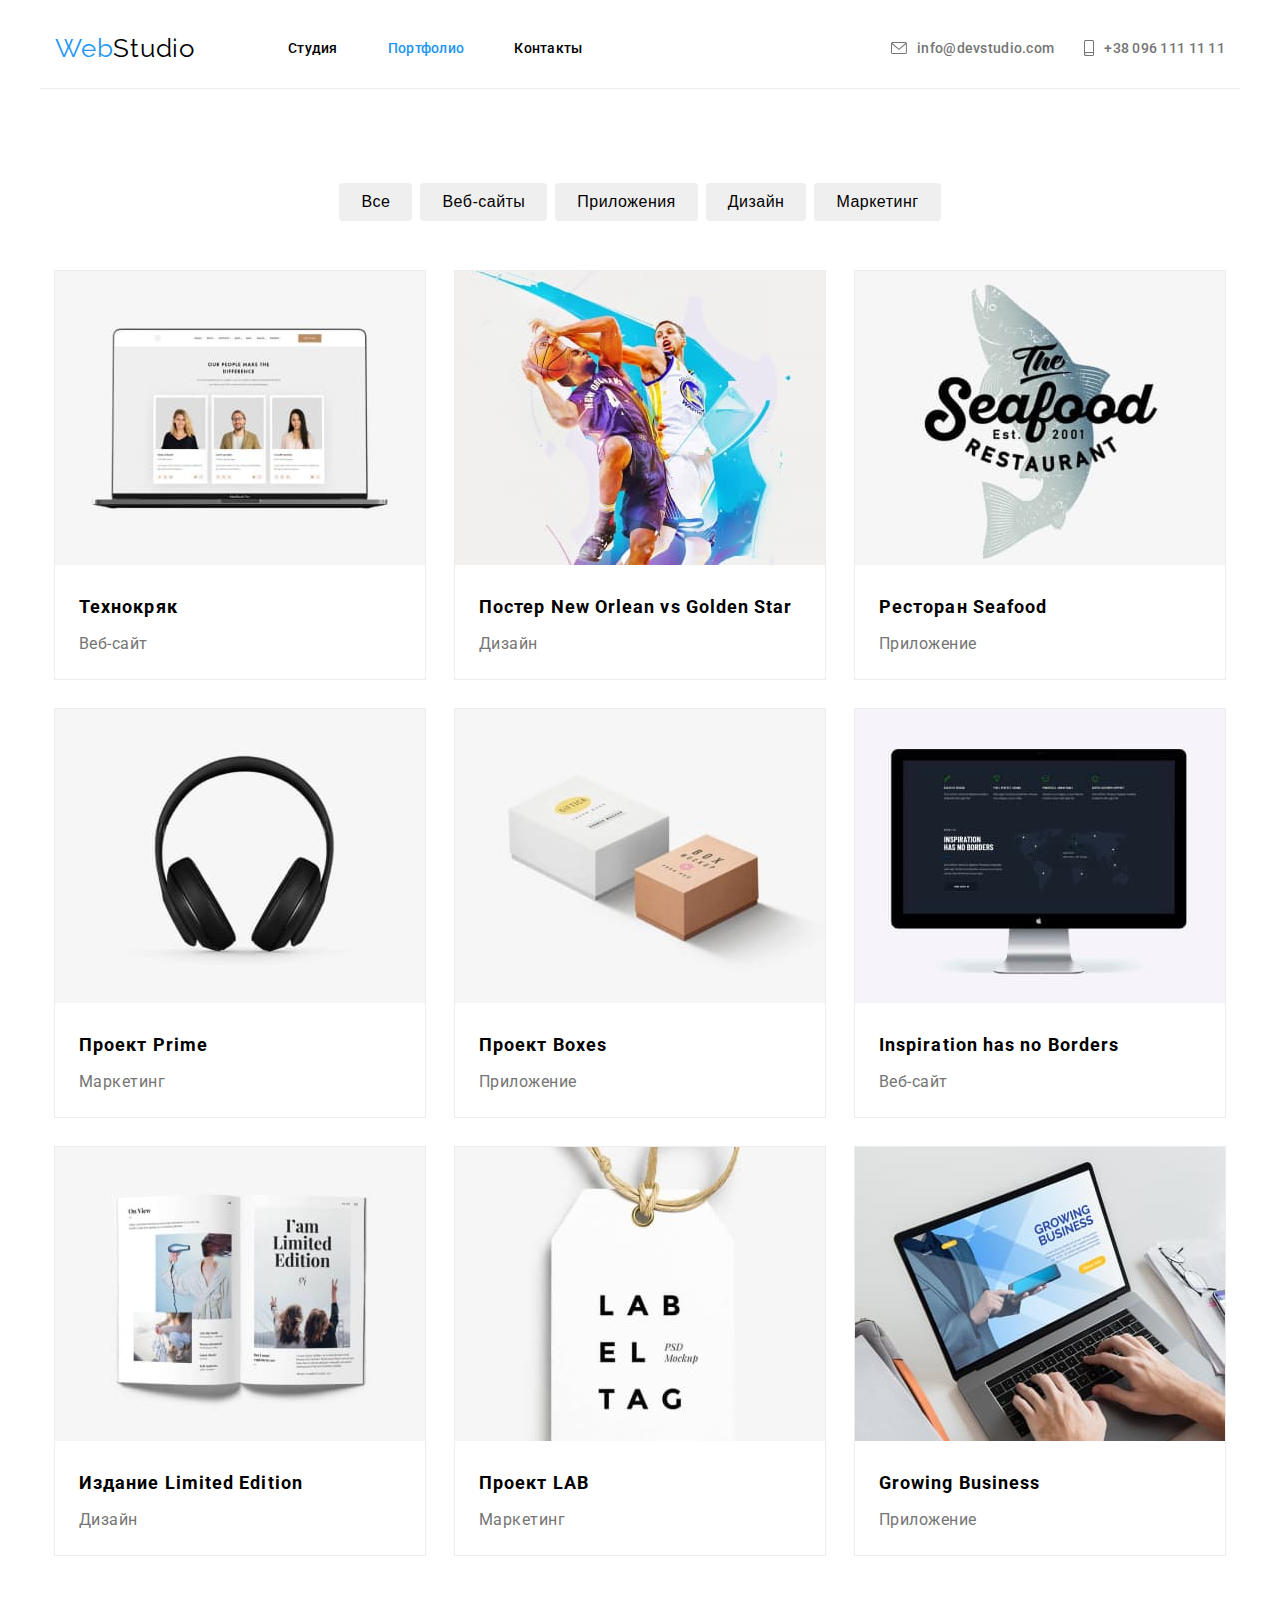
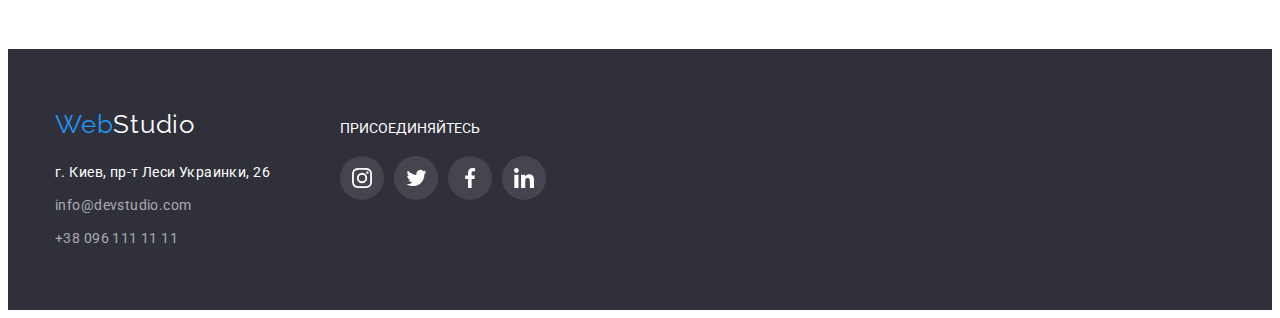
==== portfolio.html @ 775c640b "start" ====
<!DOCTYPE html>
<html lang="ru">
<head>
    <meta charset="UTF-8">
    <meta name="viewport" content="width=device-width, initial-scale=1.0">
    <title>Portfolio</title>
    <link rel="stylesheet" href="https://cdnjs.cloudflare.com/ajax/libs/modern-normalize/1.0.0/modern-normalize.min.css"
        integrity="sha512-ISS7cAi1PEhQ8jnbJpJZMd29NlhNj4AWYyLOSp2CE/CsHxTCu+r+t0D2yoJudVrd0/8fTVPUVDzY5Tvli75u/g=="
        crossorigin="anonymous" />
    <link rel="preconnect" href="https://fonts.gstatic.com">
    <link href="https://fonts.googleapis.com/css2?family=Raleway:wght@700&family=Roboto:wght@400;500;700;900&display=swap"
        rel="stylesheet">
    <link rel="stylesheet" href="./css/common.css">
    <link rel="stylesheet" href="./css/portfolio.css">
      
</head>
<body>
    <header class="header">
        <div class="container">
        <nav class="nav">
            <a class="logo" href="/"><span class="web">Web</span>Studio</a>
            <ul class="links">
                <li class="links-menu"><a class="links-item" href="./index.html">Студия</a></li>
                <li class="links-menu"><a class="links-item carrnet" href="#">Портфолио</a></li>
                <li class="links-menu"><a class="links-item" href="#footer">Контакты</a></li>
            </ul>
            </nav>
            <div class="header-contakts">
                <ul class="contakts">
                    <li class="contakts-menu"><a class="contakts-item" href="mailto:info@devstudio.com">
                            <svg class="icon-contakts" width="16" height="12">
                                <use href="./images/sprite.svg#icon-mail"></use>
                            </svg>
                            info@devstudio.com</a>
                    </li>
                    <li class="contakts-menu"><a class="contakts-item" href="tel:+380961111111">
                            <svg class="icon-contakts" width="10" height="16">
                                <use href="./images/sprite.svg#icon-smartphone"></use>
                            </svg>+38 096 111 11 11</a></li>
                </ul>
            </div>
        </div>
    </header>
    <section class="portfolio"> 
    <div class="container">
    <h1 class="visually-hidden">портфолио</h1>
    <ul class="btns">
        <li><button class="btn">Все</button></li>
        <li><button class="btn">Веб-сайты</button></li>
        <li><button class="btn">Приложения</button></li>
        <li><button class="btn">Дизайн</button></li>
        <li><button class="btn">Маркетинг</button></li>
    </ul>
    <ul class="post">
        <li class="post-item">
            <img src="./images/tehnokrk.jpg" alt="Лептоп с фото" width="370">
            <div class="name-card">
            <h3 class="post-itemh">Технокряк</h3>
            <p class="post-itemps">Веб-сайт</p>
            </div>
        </li>
        <li class="post-item">
            <img src="./images/basketbool.jpg" alt="баскетболисты" width="370">
            <div class="name-card">
            <h3 class="post-itemh">Постер New Orlean vs Golden Star</h3>
            <p class="post-itempd">Дизайн</p>
            </div>
        </li>
        <li class="post-item">
            <img src="./images/restaurant.jpg" alt="логотип ресторана" width="370">
            <div class="name-card">
            <h3 class="post-itemh">Ресторан Seafood</h3>
            <p class="post-itempa">Приложение</p>
            </div>
        </li>
        <li class="post-item">
            <img src="./images/prime.jpg" alt="наушники" width="370">
            <div class="name-card">
            <h3 class="post-itemh">Проект Prime</h3>
            <p class="post-itempm">Маркетинг</p>
            </div>
        </li>
        <li class="post-item">
            <img src="./images/two-box.jpg" alt="две коробки" width="370">
            <div class="name-card">
            <h3 class="post-itemh">Проект Boxes</h3>
            <p class="post-itempa">Приложение</p>
            </div>
        </li>
        <li class="post-item">
            <img src="./images/borders.jpg" alt="Веб-сайт на мониторе" width="370">
            <div class="name-card">
            <h3 class="post-itemh">Inspiration has no Borders</h3>
            <p class="post-itemps">Веб-сайт</p>
            </div>
        </li>
        <li class="post-item">
            <img src="./images/book.jpg" alt="открытая книга" width="370">
            <div class="name-card">
            <h3 class="post-itemh">Издание Limited Edition</h3>
            <p class="post-itempd">Дизайн</p>
            </div>
        </li>
        <li class="post-item">
            <img src="./images/label.jpg" alt="бирка с надписью" width="370">
            <div class="name-card">
            <h3 class="post-itemh">Проект LAB</h3>
            <p class="post-itempm">Маркетинг</p>
            </div>
        </li>
        <li class="post-item">
            <img src="./images/business.jpg" alt="человек работает на лептопе" width="370">
            <div class="name-card">
            <h3 class="post-itemh">Growing Business</h3>
            <p class="post-itempa">Приложение</p>
            </div>
        </li>
    </ul>
    </div>
    </section>
    <footer class="footer" id="footer">
        <div class="container">
                <div class="footer1">
                    <h2 class="visually-hidden">Контакты</h2>
                    <a class="logo-footer" href="/"><span class="web">Web</span>Studio</a>
                    <address class="address">
                        <a class="adress" href="#">г. Киев, пр-т Леси Украинки, 26</a>
                        <a class="contakts-mailto" href="mailto:info@devstudio.com">info@devstudio.com</a>
                        <a class="contakts-tel" href="tel:+380961111111">+38 096 111 11 11</a>
        
                        <!--<ul class="contakts">
                        <li>
                            <a class="contakts-item" href="mailto:info@devstudio.com">info@devstudio.com</a>
                        </li>
                        <li>
                            <a class="contakts-item" href="tel:+380961111111">+38 096 111 11 11</a>
                        </li>
                    </ul>-->
                    </address>
                </div>
                <div class="footer-network">
                    <p class="join">присоединяйтесь</p>
                    <ul class="footer-networks">
                        <li>
                            <a href="#" class="footer-network-item">
                                <svg class="network" width="20" height="20">
                                    <use href="./images/sprite.svg#icon-inst"></use>
                                </svg>
                            </a>
                        </li>
                        <li>
                            <a href="#" class="footer-network-item">
                                <svg class="network" width="25" height="20">
                                    <use href="./images/sprite.svg#icon-twit"></use>
                                </svg>
                            </a>
                        </li>
                        <li>
                            <a href="#" class="footer-network-item">
                                <svg class="network" width="20" height="20">
                                    <use href="./images/sprite.svg#icon-fb"></use>
                                </svg>
                            </a>
                        </li>
                        <li>
                            <a href="#" class="footer-network-item">
                                <svg class="network" width="20" height="20">
                                    <use href="./images/sprite.svg#icon-in"></use>
                                </svg>
                            </a>
                        </li>
                    </ul>
                </div>
            </div>
        </footer>
</body>
</html>
---- css/common.css ----
:root {
  --main-text-color: #000000;
  --text-color: #ffffff;
  --button-color: #2196f3;
  --main-gray: #757575;
  --gray-op60: #ffffff 60%;
  --accent-background-color: #2f303a;
  --background-color: #f5f4fa;
  --network-color: #afb1b8;
}

/*:root {
  --white-text: rgba(255, 255, 255, 1);
  --blue-text: rgba(33, 150, 243, 1);
  --gray-text-op100: rgba(117, 117, 117, 1);
  --gray-text-op60: rgba(255, 255, 255, 0.6);
  --black-text: rgba(33, 33, 33, 1);
  --gray-background: rgba(47, 48, 58, 1);
  --gray-background2: rgba(245, 244, 250, 1);
}*/

body {
  font-family: 'Roboto', sans-serif;
}

li {
  list-style-type: none;
}

.visually-hidden {
  position: absolute;
  width: 1px;
  height: 1px;
  margin: -1px;
  border: 0;
  padding: 0;

  white-space: nowrap;
  clip-path: inset(100%);
  clip: rect(0 0 0 0);
  overflow: hidden;
}

*,
*::before,
*::after {
  box-sizing: border-box;
  padding-left: 0px;
}

.container {
  width: 1200px;
  padding: 0 15px;
  margin: 0 auto;

  /* outline: 2px solid red;*/
}

.img {
  display: block;
}

.header .container,
.nav,
.links,
.header .contakts {
  display: flex;
  margin-top: 0px;
  margin-bottom: 0px;
}

.nav,
.contakts {
  padding-left: 0px;
  justify-content: space-between;
  align-items: center;
}

.logo {
  padding: 24px 0;
  margin-right: 43px;
  font-size: 26px;
  line-height: 31px;
  letter-spacing: 0.03em;
  color: var(--main-text-color);
  font-family: 'Raleway', sans-serif;
}

.header-contakts {
  margin-left: auto;
}

.links-item,
.contakts-item {
  font-size: 14px;
  line-height: 16px;
  letter-spacing: 0.02em;
  font-weight: 500;
}

/*.contakts li:first-child {
  margin-right: 30px;
}*/

.address {
  display: block;
  font-style: normal;
  font-size: 14px;
  line-height: 24px;
  letter-spacing: 0.03em;
}

.adress {
  color: var(--text-color);
}

.contakts-mailto,
.contakts-tel {
  color: rgba(255, 255, 255, 0.6);
}

.adress,
.contakts-mailto {
  margin-bottom: 9px;
}

.adress,
.contakts-mailto,
.contakts-tel {
  display: block;
  text-decoration: none;
}

/*.adress
.address .contakts-item {
  font-size: 14px;
  line-height: 24px;
  letter-spacing: 0.03em;
}

.address .contakts-item {
  color: var(--gray-op60);
}

.address > .contakts {
  margin-top: 0px;
}

.address > .contakts li {
  margin-top: 9px;
}*/

.btn,
.logo,
.links-item,
.contakts-item,
.logo-footer {
  text-decoration: none;
}

.footer .container {
  display: flex;
  justify-content: start;
  align-items: baseline;
  
}

.logo-footer {
  display: inline-block;
  margin-top: 0px;
  margin-bottom: 20px;
  font-size: 26px;
  line-height: 31px;
  letter-spacing: 0.03em;
  color: var(--text-color);
  font-family: 'Raleway', sans-serif;
}

.web {
  color: var(--button-color);
}

/*.links,
.header .contakts {
  margin-top: 32px;
  margin-bottom: 32px;
}*/

.contakts-item {
  color: var(--main-gray);
  padding: 0px;
  display: flex;
  align-items: center;
  padding: 32px 0;
}

/*.contakts-menu {
  margin-left: 30px;
}*/

.contakts-menu:last-child {
  margin-left: 30px;
}

.links-item {
  color: var(--main-text-color);
  text-align: center;
  display: block;
  padding: 32px 0;
}

.links-menu {
  margin-left: 50px;
}

.links .links-item.carrnet {
  color: var(--button-color);
}

.links-item:hover,
.links-item:focus,
.contakts-item:hover,
.contakts-item:focus {
  color: var(--button-color);
}

.btn {
  cursor: pointer;
}

.btn:hover {
  background: var(--button-color);
  color: var(--text-color);
}

.footer {
  background: var(--accent-background-color);
  color: var(--text-color);
  padding-top: 60px;
  padding-bottom: 60px;
}

.footer .contakts {
  margin-bottom: 0px;
}

.post-title,
.ot-list-itemh {
  color: var(--main-text-color);
}

.post-text,
.ot-list-itemp {
  color: var(--main-gray);
}

.post-icon {
  background-color:#F5F4FA;
  display: flex;
  align-items: center;
  justify-content: center;
  margin-right: auto;
  margin-left: auto;
  width: 270px;
  height: 120px;
  border-radius: 4px;
  margin-bottom: 30px;
}

.icon-contakts {
  fill: currentColor;
  margin-right: 10px;
  display: inline-block;
  align-items: center;
}

.footer-network {
  margin-left: 70px;
}

.join {
  font-size: 14px;
  line-height: 16px;
  margin-top: 0px;
  margin-bottom: 20px;
  text-transform: uppercase;
  font-weight: normal
}



.footer-networks {
  display: flex;
  align-items: center;
  justify-content: center;
  padding-bottom: 40px;
  margin-top: 0px;
  margin-bottom: 0px;
}

.footer-network-item {
  width: 44px;
  height: 44px;
  display: flex;
  align-items: center;
  justify-content: center;
  background-color: rgba(255, 255, 255, 0.1);
  border-radius: 50%;
}

.footer-network-item:hover,
.footer-network-item:focus {
  background-color: var(--button-color);
  border-radius: 50%;
}

.footer-network .network {
 fill: var(--text-color);
}

.footer-network li {
  margin-left: 10px;
}

.footer-networks li:first-child {
  margin-left: 0px;
}

/*.networksf li {
  width: 44px;
  height: 44px;
  margin-left: 10px;
  display: flex;
  align-items: center;
  justify-content: center;
  box-shadow: none;
  background-color: rgba(255, 255, 255, 0.1);
  border-radius: 50%;
  /*border-radius: 50%;*/
}


/*.networksf li:first-child {
  margin-left: 0px;
}*/


/*.footer-networks li:hover,
.footer-networks li:focus {
  background-color: var(--button-color);
  border-radius: 50%;
}*/


}
/*.post li::before {
  display: block;
  content: '';
  height: 120px;
  background-size: contain;
  background-repeat: no-repeat;
  /*background-position: centr;*/
  background-color: #f5f4fa;
}*/
---- css/portfolio.css ----
.header .container {
  border-bottom: 1px solid #ececec;
}

 .portfolio{
  padding-top: 94px;
  padding-bottom: 94px;
  margin: 0 auto;
}


.btn {
  font-size: 16px;
  line-height: 26px;
  letter-spacing: 0.03em;
  padding: 6px 22px;
  margin-left: 0px;
  margin-top: 0px;
  text-align: center;
  border-style: hidden;
  border-radius: 4px;
}

.post-itemh {
  font-size: 18px;
  line-height: 36px;
  letter-spacing: 0.06em;
  color: var(--main-text-color);
  margin: 0px;
  margin-bottom: 4px;
}

.post-itemps,
.post-itempd,
.post-itempm,
.post-itempa {
  font-size: 16px;
  line-height: 30px;
  letter-spacing: 0.03em;
  color: var(--main-gray);
  margin-top: 0px;
  margin-bottom: 0px;
}

.btns,
.post {
  display: flex;
  justify-content: center;
  align-items: center;
  margin-top: 0px;
  margin-bottom: 0px;
}

.btns {
  margin-bottom: 50px;
}

.btns li {
  margin-left: 8px;
}

.btns li:first-child {
  margin-left: 0px;
}

.post {
  flex-wrap: wrap;
  align-items: center;
  margin-left: -30px;
  margin-top: -30px;
}

.post li {
  flex-basis: calc(100% / 3 - 30px);
}

.post-item {
  margin-top: 30px;
  margin-left: 30px;
  outline: 1px solid #ececec;
  cursor: pointer;
}

.post-item:hover,
.post-item:focus {
  box-shadow: 1px 4px 6px 0px rgba(0, 0, 0, 0.16);
  0px 4px 4px 0px rgba(0, 0, 0, 0.06);
  0px 1px 1px 0px rgba(0, 0, 0, 0.12);
}

.name-card {
  padding: 20px 24px;
}
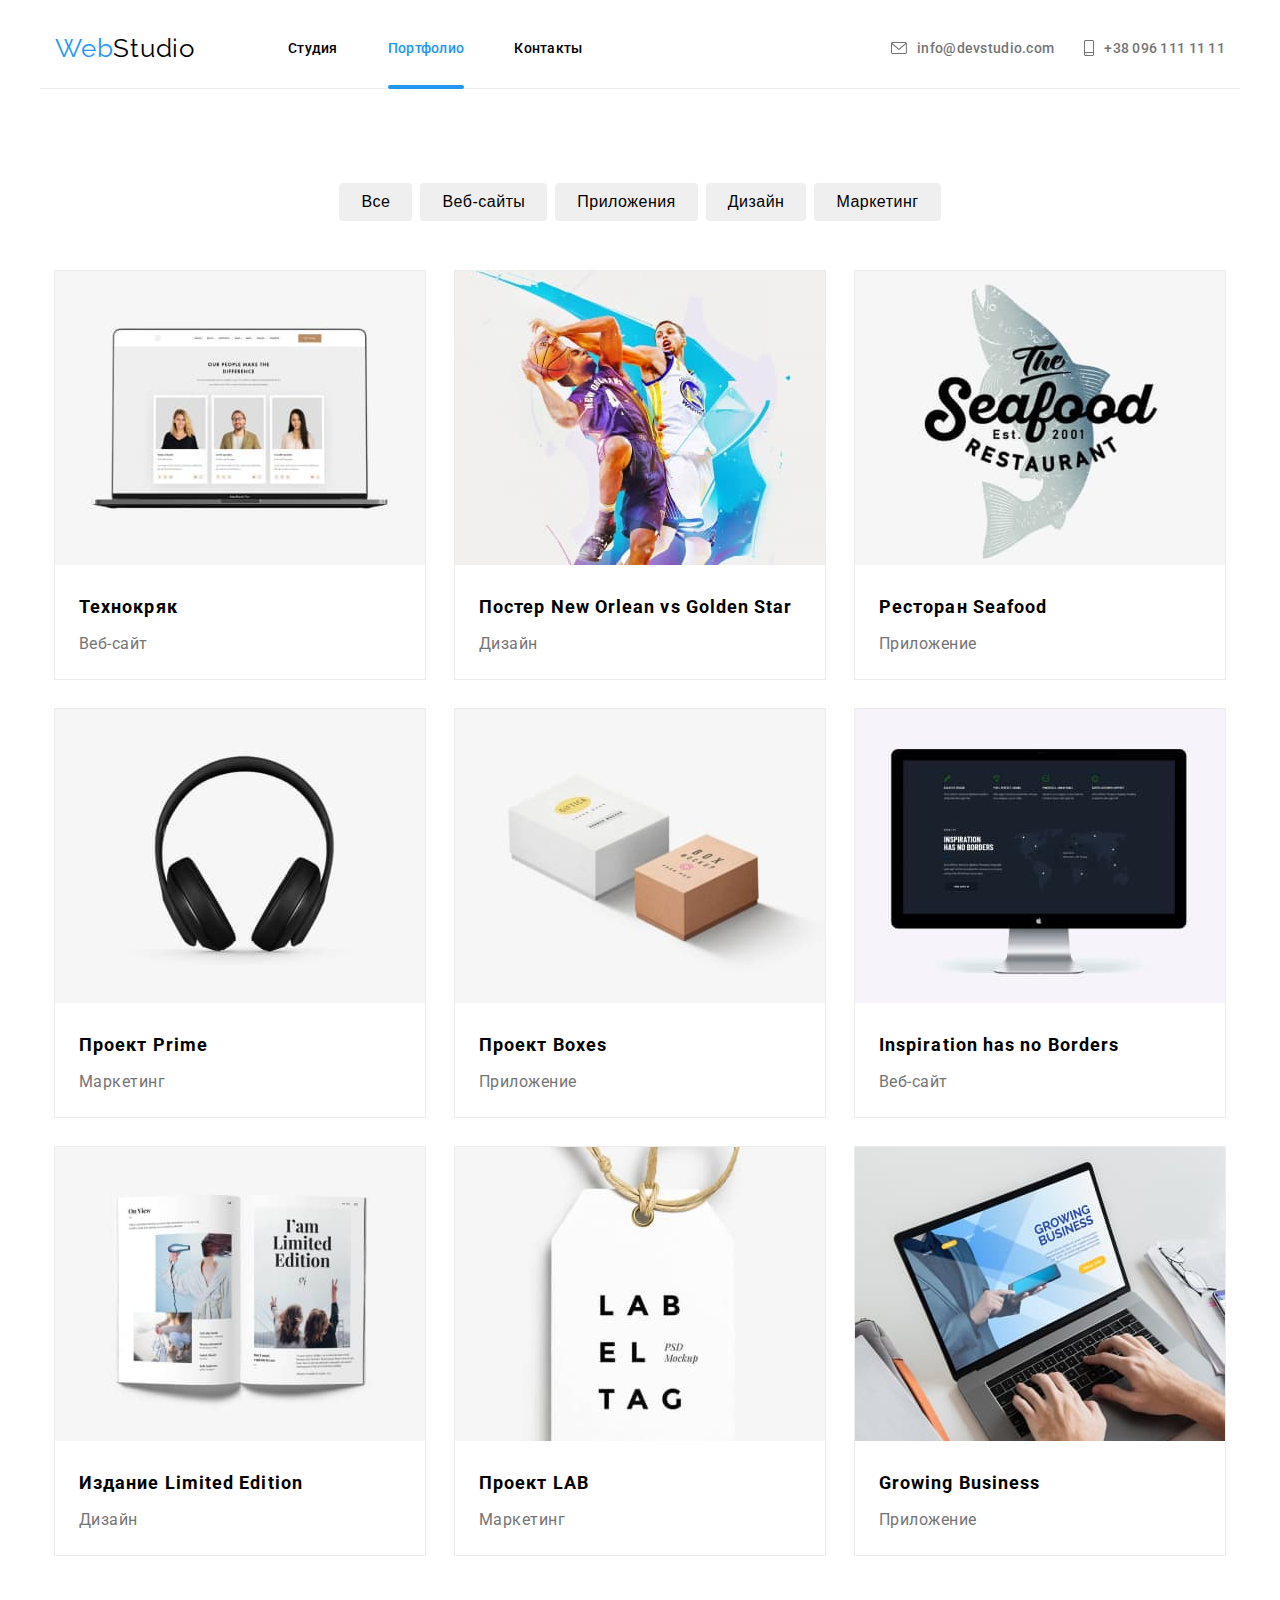
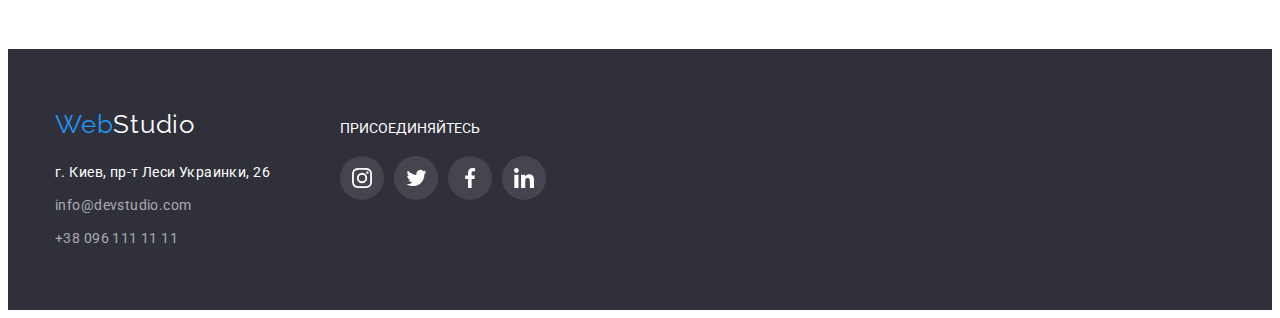
==== commit 468d4dc0: "portfolio" ====
--- a/portfolio.html
+++ b/portfolio.html
@@ -10,11 +10,13 @@
     <link rel="preconnect" href="https://fonts.gstatic.com">
     <link href="https://fonts.googleapis.com/css2?family=Raleway:wght@700&family=Roboto:wght@400;500;700;900&display=swap"
         rel="stylesheet">
-    <link rel="stylesheet" href="./css/common.css">
-    <link rel="stylesheet" href="./css/portfolio.css">
-      
+    <link rel="stylesheet" href="./css/styles.css">
+         
 </head>
 <body>
+
+<!-- H E A D E R-->
+
     <header class="header">
         <div class="container">
         <nav class="nav">
@@ -41,6 +43,8 @@
             </div>
         </div>
     </header>
+
+<!-- P O R T F O L I O-->
     <section class="portfolio"> 
     <div class="container">
     <h1 class="visually-hidden">портфолио</h1>
@@ -53,125 +57,155 @@
     </ul>
     <ul class="post">
         <li class="post-item">
-            <img src="./images/tehnokrk.jpg" alt="Лептоп с фото" width="370">
-            <div class="name-card">
-            <h3 class="post-itemh">Технокряк</h3>
-            <p class="post-itemps">Веб-сайт</p>
-            </div>
-        </li>
-        <li class="post-item">
+            <div class="thumbs">
+                <img src="./images/tehnokrk.jpg" alt="Лептоп с фото" width="370">
+                <p class="thumbs-text">Технокряк это современная площадка распространения коронавируса. Компании используют эту платформу для цифрового
+                шпионажа и атак на защищённые сервера конкурентов.</p>
+            </div>
+            <div class="name-cards">
+            <h3 class="name-card">Технокряк</h3>
+            <p class="card-web">Веб-сайт</p>
+            </div>
+        </li>
+        <li class="post-item">
+            <div class="thumbs">
             <img src="./images/basketbool.jpg" alt="баскетболисты" width="370">
-            <div class="name-card">
-            <h3 class="post-itemh">Постер New Orlean vs Golden Star</h3>
-            <p class="post-itempd">Дизайн</p>
-            </div>
-        </li>
-        <li class="post-item">
+             <p class="thumbs-text">Технокряк это современная площадка распространения коронавируса. Компании используют эту платформу для цифрового
+                шпионажа и атак на защищённые сервера конкурентов.</p>
+            </div>
+            <div class="name-cards">
+            <h3 class="name-card">Постер New Orlean vs Golden Star</h3>
+            <p class="card-design">Дизайн</p>
+            </div>
+        </li>
+        <li class="post-item">
+            <div class="thumbs">
             <img src="./images/restaurant.jpg" alt="логотип ресторана" width="370">
-            <div class="name-card">
-            <h3 class="post-itemh">Ресторан Seafood</h3>
-            <p class="post-itempa">Приложение</p>
-            </div>
-        </li>
-        <li class="post-item">
+             <p class="thumbs-text">Технокряк это современная площадка распространения коронавируса. Компании используют эту платформу для цифрового
+                шпионажа и атак на защищённые сервера конкурентов.</p>
+            </div>
+            <div class="name-cards">
+            <h3 class="name-card">Ресторан Seafood</h3>
+            <p class="card-app">Приложение</p>
+            </div>
+        </li>
+        <li class="post-item">
+            <div class="thumbs">
             <img src="./images/prime.jpg" alt="наушники" width="370">
-            <div class="name-card">
-            <h3 class="post-itemh">Проект Prime</h3>
-            <p class="post-itempm">Маркетинг</p>
-            </div>
-        </li>
-        <li class="post-item">
+             <p class="thumbs-text">Технокряк это современная площадка распространения коронавируса. Компании используют эту платформу для цифрового
+                шпионажа и атак на защищённые сервера конкурентов.</p>
+            </div>
+            <div class="name-cards">
+            <h3 class="name-card">Проект Prime</h3>
+            <p class="card-market">Маркетинг</p>
+            </div>
+        </li>
+        <li class="post-item">
+            <div class="thumbs">
             <img src="./images/two-box.jpg" alt="две коробки" width="370">
-            <div class="name-card">
-            <h3 class="post-itemh">Проект Boxes</h3>
-            <p class="post-itempa">Приложение</p>
-            </div>
-        </li>
-        <li class="post-item">
+             <p class="thumbs-text">Технокряк это современная площадка распространения коронавируса. Компании используют эту платформу для цифрового
+                шпионажа и атак на защищённые сервера конкурентов.</p>
+            </div>
+            <div class="name-cards">
+            <h3 class="name-card">Проект Boxes</h3>
+            <p class="card-app">Приложение</p>
+            </div>
+        </li>
+        <li class="post-item">
+            <div class="thumbs">
             <img src="./images/borders.jpg" alt="Веб-сайт на мониторе" width="370">
-            <div class="name-card">
-            <h3 class="post-itemh">Inspiration has no Borders</h3>
-            <p class="post-itemps">Веб-сайт</p>
-            </div>
-        </li>
-        <li class="post-item">
+             <p class="thumbs-text">Технокряк это современная площадка распространения коронавируса. Компании используют эту платформу для цифрового
+                шпионажа и атак на защищённые сервера конкурентов.</p>
+            </div>
+            <div class="name-cards">
+            <h3 class="name-card">Inspiration has no Borders</h3>
+            <p class="card-web">Веб-сайт</p>
+            </div>
+        </li>
+        <li class="post-item">
+            <div class="thumbs">
             <img src="./images/book.jpg" alt="открытая книга" width="370">
-            <div class="name-card">
-            <h3 class="post-itemh">Издание Limited Edition</h3>
-            <p class="post-itempd">Дизайн</p>
-            </div>
-        </li>
-        <li class="post-item">
+             <p class="thumbs-text">Технокряк это современная площадка распространения коронавируса. Компании используют эту платформу для цифрового
+                шпионажа и атак на защищённые сервера конкурентов.</p>
+            </div>
+            <div class="name-cards">
+            <h3 class="name-card">Издание Limited Edition</h3>
+            <p class="card-design">Дизайн</p>
+            </div>
+        </li>
+        <li class="post-item">
+            <div class="thumbs">
             <img src="./images/label.jpg" alt="бирка с надписью" width="370">
-            <div class="name-card">
-            <h3 class="post-itemh">Проект LAB</h3>
-            <p class="post-itempm">Маркетинг</p>
-            </div>
-        </li>
-        <li class="post-item">
+             <p class="thumbs-text">Технокряк это современная площадка распространения коронавируса. Компании используют эту платформу для цифрового
+                шпионажа и атак на защищённые сервера конкурентов.</p>
+            </div>
+            <div class="name-cards">
+            <h3 class="name-card">Проект LAB</h3>
+            <p class="card-market">Маркетинг</p>
+            </div>
+        </li>
+        <li class="post-item">
+            <div class="thumbs">
             <img src="./images/business.jpg" alt="человек работает на лептопе" width="370">
-            <div class="name-card">
-            <h3 class="post-itemh">Growing Business</h3>
-            <p class="post-itempa">Приложение</p>
+             <p class="thumbs-text">Технокряк это современная площадка распространения коронавируса. Компании используют эту платформу для цифрового
+                шпионажа и атак на защищённые сервера конкурентов.</p>
+            </div>
+            <div class="name-cards">
+            <h3 class="name-card">Growing Business</h3>
+            <p class="card-app">Приложение</p>
             </div>
         </li>
     </ul>
     </div>
     </section>
-    <footer class="footer" id="footer">
-        <div class="container">
-                <div class="footer1">
-                    <h2 class="visually-hidden">Контакты</h2>
-                    <a class="logo-footer" href="/"><span class="web">Web</span>Studio</a>
-                    <address class="address">
-                        <a class="adress" href="#">г. Киев, пр-т Леси Украинки, 26</a>
-                        <a class="contakts-mailto" href="mailto:info@devstudio.com">info@devstudio.com</a>
-                        <a class="contakts-tel" href="tel:+380961111111">+38 096 111 11 11</a>
-        
-                        <!--<ul class="contakts">
-                        <li>
-                            <a class="contakts-item" href="mailto:info@devstudio.com">info@devstudio.com</a>
-                        </li>
-                        <li>
-                            <a class="contakts-item" href="tel:+380961111111">+38 096 111 11 11</a>
-                        </li>
-                    </ul>-->
-                    </address>
-                </div>
-                <div class="footer-network">
-                    <p class="join">присоединяйтесь</p>
-                    <ul class="footer-networks">
-                        <li>
-                            <a href="#" class="footer-network-item">
-                                <svg class="network" width="20" height="20">
-                                    <use href="./images/sprite.svg#icon-inst"></use>
-                                </svg>
-                            </a>
-                        </li>
-                        <li>
-                            <a href="#" class="footer-network-item">
-                                <svg class="network" width="25" height="20">
-                                    <use href="./images/sprite.svg#icon-twit"></use>
-                                </svg>
-                            </a>
-                        </li>
-                        <li>
-                            <a href="#" class="footer-network-item">
-                                <svg class="network" width="20" height="20">
-                                    <use href="./images/sprite.svg#icon-fb"></use>
-                                </svg>
-                            </a>
-                        </li>
-                        <li>
-                            <a href="#" class="footer-network-item">
-                                <svg class="network" width="20" height="20">
-                                    <use href="./images/sprite.svg#icon-in"></use>
-                                </svg>
-                            </a>
-                        </li>
-                    </ul>
-                </div>
-            </div>
-        </footer>
+
+<!-- F O O T E R-->
+
+<footer class="footer" id="footer">
+    <div class="container">
+        <div class="footer-contakts">
+            <h2 class="visually-hidden">Контакты</h2>
+            <a class="logo-footer" href="/"><span class="web">Web</span>Studio</a>
+            <address class="address">
+                <a class="adress" href="#">г. Киев, пр-т Леси Украинки, 26</a>
+                <a class="contakts-mailto" href="mailto:info@devstudio.com">info@devstudio.com</a>
+                <a class="contakts-tel" href="tel:+380961111111">+38 096 111 11 11</a>
+            </address>
+        </div>
+        <div class="footer-network">
+            <p class="join">присоединяйтесь</p>
+            <ul class="footer-networks">
+                <li class="footer-networks-list">
+                    <a href="#" class="footer-network-item">
+                        <svg class="network" width="20" height="20">
+                            <use href="./images/sprite.svg#icon-inst"></use>
+                        </svg>
+                    </a>
+                </li>
+                <li class="footer-networks-list">
+                    <a href="#" class="footer-network-item">
+                        <svg class="network" width="25" height="20">
+                            <use href="./images/sprite.svg#icon-twit"></use>
+                        </svg>
+                    </a>
+                </li>
+                <li class="footer-networks-list">
+                    <a href="#" class="footer-network-item">
+                        <svg class="network" width="20" height="20">
+                            <use href="./images/sprite.svg#icon-fb"></use>
+                        </svg>
+                    </a>
+                </li>
+                <li class="footer-networks-list">
+                    <a href="#" class="footer-network-item">
+                        <svg class="network" width="20" height="20">
+                            <use href="./images/sprite.svg#icon-in"></use>
+                        </svg>
+                    </a>
+                </li>
+            </ul>
+        </div>
+    </div>
+</footer>
 </body>
 </html>--- a/css/styles.css
+++ b/css/styles.css
@@ -0,0 +1,789 @@
+:root {
+  --main-text-color: #000000;
+  --text-color: #ffffff;
+  --button-color: #2196f3;
+  --main-gray: #757575;
+  --gray-op60: rgba(255, 255, 255, 0.6);
+  --gray-op10: rgba(255, 255, 255, 0.1);
+  --accent-background-color: #2f303a;
+  --background-color: #f5f4fa;
+  --network-color: #afb1b8;
+  --gradient-color: rgba(47, 48, 58, 0.4);
+  --gradient-color-work: rgba(47, 48, 58, 0.8);
+  --border-header: #ececec;
+  --cubic-bezier: cubic-bezier (0.4, 0, 0.2, 1); 
+}
+
+body {
+  font-family: 'Roboto', sans-serif;
+}
+
+li {
+  list-style-type: none;
+}
+
+.visually-hidden {
+  position: absolute;
+  width: 1px;
+  height: 1px;
+  margin: -1px;
+  border: 0;
+  padding: 0;
+
+  white-space: nowrap;
+  clip-path: inset(100%);
+  clip: rect(0 0 0 0);
+  overflow: hidden;
+}
+
+*,
+*::before,
+*::after {
+  box-sizing: border-box;
+  padding-left: 0px;
+}
+
+.container {
+  width: 1200px;
+  padding: 0 15px;
+  margin: 0 auto;
+
+  /* outline: 2px solid red;*/
+}
+
+.img {
+  display: block;
+}
+
+.btn,
+.logo,
+.links-item,
+.contakts-item,
+.logo-footer {
+  text-decoration: none;
+}
+
+.btn {
+  cursor: pointer;
+  
+  transition-property: background-color, color;
+  transition-duration: 250ms;
+  transition-timing-function: var(--cubic-bezier);
+
+  
+}
+
+.btn:hover {
+  background: var(--button-color);
+  color: var(--text-color);
+}
+
+/* H E A D E R */
+
+.header .container,
+.nav,
+.links,
+.header .contakts {
+  display: flex;
+  margin-top: 0px;
+  margin-bottom: 0px;
+}
+
+.nav,
+.contakts {
+  padding-left: 0px;
+  justify-content: space-between;
+  align-items: center;
+}
+
+.logo {
+  padding: 24px 0;
+  margin-right: 43px;
+  font-size: 26px;
+  line-height: 31px;
+  letter-spacing: 0.03em;
+  color: var(--main-text-color);
+  font-family: 'Raleway', sans-serif;
+}
+
+.header-contakts {
+  margin-left: auto;
+}
+
+.links-item,
+.contakts-item {
+  font-size: 14px;
+  line-height: 16px;
+  letter-spacing: 0.02em;
+  font-weight: 500;
+}
+
+.web {
+  color: var(--button-color);
+}
+
+.links-item {
+  position: relative;
+
+  display: block;
+  text-align: center;
+
+  padding: 32px 0;
+
+  color: var(--main-text-color);
+
+  transition-property: color;
+  transition-duration: 250ms;
+  transition-timing-function: var(--cubic-bezier);
+}
+
+.links-menu {
+  margin-left: 50px;
+}
+
+.links-item.carrnet {
+  color: var(--button-color);
+}
+
+.contakts-item {
+  display: flex;
+  align-items: center;
+  
+  padding: 0px;
+  padding-top: 32px;
+  padding-bottom: 32px;
+
+  color: var(--main-gray);
+
+  transition-property: color;
+  transition-duration: 250ms;
+  transition-timing-function: var(--cubic-bezier);
+}
+
+.contakts-menu:last-child {
+  margin-left: 30px;
+}
+
+.icon-contakts {
+  fill: currentColor;
+  margin-right: 10px;
+  display: inline-block;
+  align-items: center;
+}
+
+.links-item:hover,
+.links-item:focus,
+.contakts-item:hover,
+.contakts-item:focus {
+  color: var(--button-color);
+}
+
+.links-item.carrnet::after {
+  content: '';
+
+  position: absolute;
+  bottom: 0;
+  left: 0;
+
+  display: block;
+  width: 100%;
+  height: 4px;
+  background-color: var(--button-color);
+  border-radius: 2px;
+  margin-bottom: -1px;
+}
+
+
+/*M A I N*/
+
+/*hero*/
+
+.hero {
+  background: var(--accent-background-color);
+  color: var(--text-color);
+  text-align: center;
+  background-image: linear-gradient(
+      to right,
+      var(--gradient-color),
+      var(--gradient-color)
+    ),
+    url(../images/fond.jpg);
+  padding-top: 200px;
+  padding-bottom: 200px;
+  background-repeat: no-repeat;
+  background-size: cover;
+  background-position: center;
+  max-width: 1600px;
+  margin-left: auto;
+  margin-right: auto;
+}
+
+.hero-heading {
+  margin-top: 0px;
+  margin-bottom: 30px;
+  font-size: 44px;
+  line-height: 60px;
+  letter-spacing: 0.06em;
+  text-transform: uppercase;
+}
+
+.hero .btn {
+  padding: 10px 32px;
+  margin-top: 0px;
+  margin-bottom: 0px;
+  border-style: hidden;
+  border-radius: 4px;
+  background: var(--button-color);
+  color: var(--text-color);
+  font-size: 16px;
+  line-height: 30px;
+  letter-spacing: 0.06em;
+}
+
+/*about-us*/
+
+.about-us {
+  padding: 94px 15px;
+}
+
+.post,
+.works-images {
+  display: flex;
+  margin-top: 0px;
+  margin-bottom: 0px;
+}
+
+.post-menu {
+  margin-left: 30px;
+  margin-top: 0px;
+  margin-bottom: 0px;
+}
+
+.post-menu:first-child {
+  margin-left: 0px;
+}
+
+.post-title {
+  margin: 0px;
+  margin-bottom: 14px;
+  font-size: 14px;
+  line-height: 16px;
+  letter-spacing: 0.03em;
+  text-transform: uppercase;
+}
+
+.post-text {
+  font-size: 14px;
+  line-height: 24px;
+  letter-spacing: 0.03em;
+  margin: 0px;
+}
+
+.post-title,
+.member-team {
+  color: var(--main-text-color);
+}
+
+.post-text,
+.positoin-member {
+  color: var(--main-gray);
+}
+
+.post-icon {
+  background-color: var(--background-color);
+  display: flex;
+  align-items: center;
+  justify-content: center;
+  margin-right: auto;
+  margin-left: auto;
+  width: 270px;
+  height: 120px;
+  border-radius: 4px;
+  margin-bottom: 30px;
+}
+
+/*works*/
+
+.workss {
+  margin-top: 0px;
+  padding-bottom: 94px;
+}
+
+.works {
+  margin-top: 0px;
+  margin-bottom: 50px;
+  margin-right: auto;
+  margin-left: auto;
+
+  font-size: 36px;
+  line-height: 42px;
+  letter-spacing: 0.03em;
+
+  text-align: center;
+}
+
+.works-images {
+  align-items: center;
+  justify-content: space-between;
+  padding-left: 0px;
+}
+
+.works-thumbs {
+  position: relative;
+  display: block;
+  width: 370px;
+
+}
+
+.works-images .box {
+  display: block;
+  position: absolute;
+  width: 370px;
+  background-color: var(--gradient-color-work);
+  bottom: 1%;
+  
+}
+
+.name-work {
+  text-align: center;
+  font-size: 14px;
+  line-height: 16px;
+  letter-spacing: 0.03em;
+  text-transform: uppercase;
+  font-weight: bold;
+
+  padding: 27px 0;
+  margin: 0px;
+
+  color: var(--text-color);
+  
+
+}
+
+/*team*/
+
+.team {
+  margin-top: 0px;
+  padding-top: 94px;
+  padding-bottom: 94px;
+  background: var(--background-color);
+}
+
+.team-heading {
+  margin-top: 0px;
+  margin-bottom: 50px;
+  margin-right: auto;
+  margin-left: auto;
+
+  font-size: 36px;
+  line-height: 42px;
+  letter-spacing: 0.03em;
+
+  text-align: center;
+}
+
+.team-list {
+  display: flex;
+  padding-left: 0px;
+  justify-content: space-between;
+  align-items: center;
+
+  margin-top: 0px;
+  margin-bottom: 0px;
+  padding-bottom: 0px;
+}
+
+.team .name-cards {
+  padding: 30px 32px;
+  background-color: var(--text-color);
+}
+
+.team-list-item {
+  background: var(--text-color--);
+  box-shadow: 0px 1px 3px rgba(0, 0, 0, 0.12), 0px 1px 1px rgba(0, 0, 0, 0.14),
+    0px 2px 1px rgba(0, 0, 0, 0.2);
+  border-radius: 0px 0px 4px 4px;
+}
+
+.member-team {
+  margin: 0 0 10px 0;
+  font-size: 16px;
+  line-height: 19px;
+  letter-spacing: 0.03em;
+  text-align: center;
+}
+
+.position-member {
+  margin: 0 0 16px 0;
+  font-size: 16px;
+  line-height: 19px;
+  letter-spacing: 0.03em;
+  text-align: center;
+}
+
+.networks {
+  display: flex;
+  align-items: center;
+  justify-content: center;
+}
+
+.networks-item {
+  display: flex;
+  align-items: center;
+  justify-content: center;
+
+  width: 44px;
+  height: 44px;
+
+  color: var(--network-color);
+
+  transition-property: background-color, color;
+  transition-duration: 250ms;
+  transition-timing-function: var(--cubic-bezier);
+}
+
+.networks-item:hover,
+.networks-item:focus {
+  background-color: var(--button-color);
+  color: var(--text-color);
+  border-radius: 50%;
+}
+
+.network {
+  fill: currentColor;
+}
+
+.networks li {
+  margin-left: 10px;
+}
+
+.networks li:first-child {
+  margin-left: 0px;
+}
+
+/*clients*/
+
+.clients-heading {
+  text-align: center;
+
+  margin-top: 0px;
+  margin-bottom: 50px;
+  margin-right: auto;
+  margin-left: auto;
+
+  font-size: 36px;
+  line-height: 42px;
+  letter-spacing: 0.03em;
+
+ 
+}
+
+.clients {
+  padding-top: 94px;
+  padding-bottom: 94px;
+}
+
+.clients-logos {
+  display: flex;
+  align-items: center;
+  justify-content: center;
+  margin: 0px;
+}
+
+.clients-item {
+  display: flex;
+  align-items: center;
+  justify-content: center;
+  width: 170px;
+  height: 90px;
+  border-radius: 4px;
+  border: 1px solid var(--network-color);
+  box-sizing: border-box;
+  fill: var(--network-color);
+
+  transition-property: fill, border;
+  transition-duration: 250ms;
+  transition-timing-function: var(--cubic-bezier);
+}
+
+.clients-item:hover,
+.clients-item:focus {
+  fill: var(--button-color);
+  border: 1px solid var(--button-color);
+}
+
+.clients-list {
+  margin-left: 30px;
+}
+
+.clients-list:first-child {
+  margin-left: 0px;
+  padding-left: 0px;
+}
+
+/* F O O T E R */
+
+.footer {
+  background: var(--accent-background-color);
+  color: var(--text-color);
+  padding-top: 60px;
+  padding-bottom: 60px;
+}
+
+.footer .contakts {
+  margin-bottom: 0px;
+}
+
+.footer .container {
+  display: flex;
+  justify-content: start;
+  align-items: baseline;
+}
+
+.logo-footer {
+  display: inline-block;
+  margin-top: 0px;
+  margin-bottom: 20px;
+  font-size: 26px;
+  line-height: 31px;
+  letter-spacing: 0.03em;
+  color: var(--text-color);
+  font-family: 'Raleway', sans-serif;
+}
+
+.address {
+  display: block;
+  font-style: normal;
+  font-size: 14px;
+  line-height: 24px;
+  letter-spacing: 0.03em;
+}
+
+.adress,
+.contakts-mailto {
+  margin-bottom: 9px;
+}
+
+.adress,
+.contakts-mailto,
+.contakts-tel {
+  display: block;
+  text-decoration: none;
+}
+
+.adress {
+  color: var(--text-color);
+}
+
+.contakts-mailto,
+.contakts-tel {
+  color: var(--gray-op60);
+}
+
+.footer-network {
+  margin-left: 70px;
+}
+
+.join {
+  font-size: 14px;
+  line-height: 16px;
+  margin-top: 0px;
+  margin-bottom: 20px;
+  text-transform: uppercase;
+  font-weight: normal;
+}
+
+.footer-networks {
+  display: flex;
+  align-items: center;
+  justify-content: center;
+  padding-bottom: 40px;
+  margin-top: 0px;
+  margin-bottom: 0px;
+}
+
+.footer-network-item {
+  display: flex;
+  align-items: center;
+  justify-content: center;
+  
+  width: 44px;
+  height: 44px;
+  
+  background-color: var(--gray-op10);
+  border-radius: 50%;
+
+  transition-property: background-color;
+  transition-duration: 250ms;
+  transition-timing-function: var(--cubic-bezier);
+}
+
+.footer-network-item:hover,
+.footer-network-item:focus {
+  background-color: var(--button-color);
+  border-radius: 50%;
+}
+
+.footer-network .network {
+  fill: var(--text-color);
+}
+
+.footer-networks-list {
+  margin-left: 10px;
+}
+
+.footer-networks-list:first-child {
+  margin-left: 0px;
+}
+
+/*P O R T F O L I O*/
+
+.header .container {
+  border-bottom: 1px solid var(--border-header);
+}
+
+.portfolio {
+  padding-top: 94px;
+  padding-bottom: 94px;
+  margin: 0 auto;
+}
+
+.btn {
+  font-size: 16px;
+  line-height: 26px;
+  letter-spacing: 0.03em;
+  padding: 6px 22px;
+  margin-left: 0px;
+  margin-top: 0px;
+  text-align: center;
+  border-style: hidden;
+  border-radius: 4px;
+}
+
+.btns {
+  display: flex;
+  justify-content: center;
+  align-items: center;
+  margin-top: 0px;
+  margin-bottom: 0px;
+}
+
+.btns {
+  margin-bottom: 50px;
+}
+
+.btns li {
+  margin-left: 8px;
+}
+
+.btns li:first-child {
+  margin-left: 0px;
+}
+
+.portfolio .post {
+  display: flex;
+  flex-wrap: wrap;
+  justify-content: center;
+  align-items: center;
+  margin: -30px 0px 0px -30px;
+}
+
+.thumbs {
+  position: relative;
+  overflow: hidden;
+}
+
+.thumbs::before {
+  display: inline-block;
+  content: '';
+
+  position: absolute;
+  top: 0;
+  left: 0;
+  width: 100%;
+  height: 100%;
+  background-color: var(--button-color);
+  transform: translateY(100%);
+  
+  transition-property: transform; 
+  transition-duration: 250ms;
+  transition-timing-function: var(--cubic-bezier);
+}
+
+.thumbs-text {
+  position: absolute;
+  font-size: 18px;
+  line-height: 28px;
+  letter-spacing: 0.03em;
+ 
+
+  padding: 63px 24px;
+  margin: 0px;
+
+  top: 0;
+  left: 0;
+  
+  color: var(--text-color); 
+  
+  opacity: 0;
+
+  transition-property: opacity; 
+  transition-duration: 250ms;
+  transition-timing-function: var(--cubic-bezier);
+}
+
+.portfolio .post-item {
+  flex-basis: calc(100% / 3 - 30px);
+  margin-top: 30px;
+  margin-left: 30px;
+  outline: 1px solid #ececec;
+  cursor: pointer;
+
+  transition-property: box-shadow;
+  transition-duration: 250ms;
+  transition-timing-function: var(--cubic-bezier);
+}
+
+.portfolio .post-item:hover,
+.portfolio .post-item:focus {
+  box-shadow: 1px 4px 6px 0px rgba(0, 0, 0, 0.16);
+  0px 4px 4px 0px rgba(0, 0, 0, 0.06);
+  0px 1px 1px 0px rgba(0, 0, 0, 0.12);
+}
+
+.portfolio .post-item:hover .thumbs::before,
+.portfolio .post-item:focus .thumbs::before{
+  transform: translateY(0);
+}
+
+.portfolio .post-item:hover .thumbs-text,
+.portfolio .post-item:focus .thumbs-text {
+  opacity: 1;
+}
+
+
+
+.portfolio .name-cards {
+  padding: 20px 24px;
+}
+
+.portfolio .name-card {
+  font-size: 18px;
+  line-height: 36px;
+  letter-spacing: 0.06em;
+  color: var(--main-text-color);
+  margin: 0px;
+  margin-bottom: 4px;
+}
+
+.card-web,
+.card-app,
+.card-design,
+.card-market {
+  font-size: 16px;
+  line-height: 30px;
+  letter-spacing: 0.03em;
+  color: var(--main-gray);
+  margin-top: 0px;
+  margin-bottom: 0px;
+}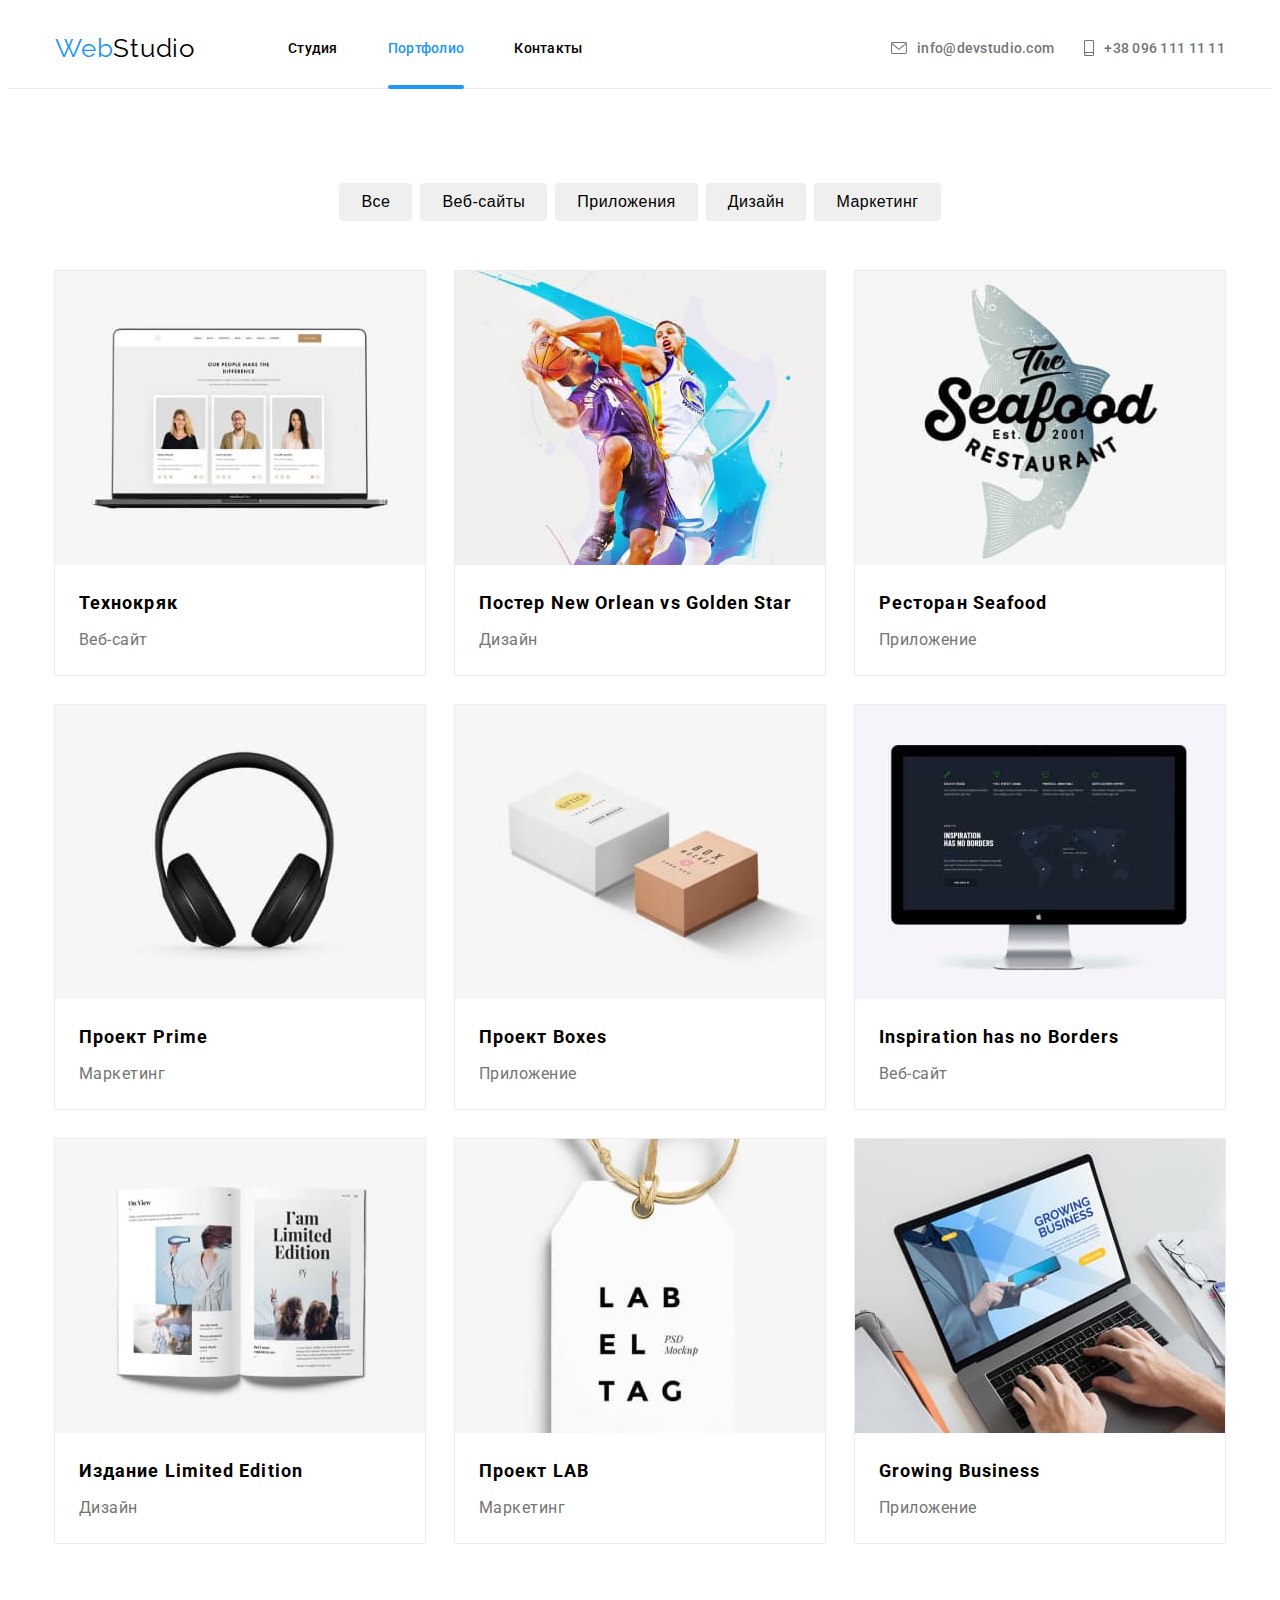
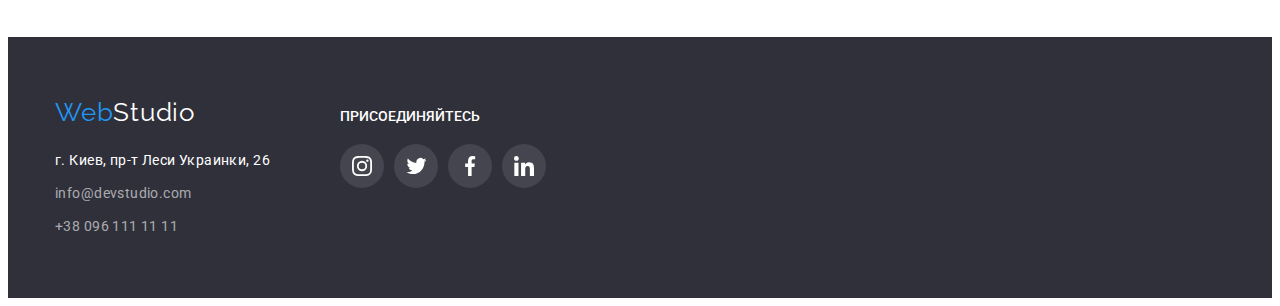
==== commit 92be1fb5: "finish3" ====
--- a/portfolio.html
+++ b/portfolio.html
@@ -59,8 +59,8 @@
         <li class="post-item">
             <div class="thumbs">
                 <img src="./images/tehnokrk.jpg" alt="Лептоп с фото" width="370">
-                <p class="thumbs-text">Технокряк это современная площадка распространения коронавируса. Компании используют эту платформу для цифрового
-                шпионажа и атак на защищённые сервера конкурентов.</p>
+                <a href="#" class="thumbs-text">Технокряк это современная площадка распространения коронавируса. Компании используют эту платформу для цифрового
+                шпионажа и атак на защищённые сервера конкурентов.</a>
             </div>
             <div class="name-cards">
             <h3 class="name-card">Технокряк</h3>
@@ -70,8 +70,8 @@
         <li class="post-item">
             <div class="thumbs">
             <img src="./images/basketbool.jpg" alt="баскетболисты" width="370">
-             <p class="thumbs-text">Технокряк это современная площадка распространения коронавируса. Компании используют эту платформу для цифрового
-                шпионажа и атак на защищённые сервера конкурентов.</p>
+             <a href="#" class="thumbs-text">Технокряк это современная площадка распространения коронавируса. Компании используют эту платформу для цифрового
+                шпионажа и атак на защищённые сервера конкурентов.</a>
             </div>
             <div class="name-cards">
             <h3 class="name-card">Постер New Orlean vs Golden Star</h3>
@@ -81,8 +81,8 @@
         <li class="post-item">
             <div class="thumbs">
             <img src="./images/restaurant.jpg" alt="логотип ресторана" width="370">
-             <p class="thumbs-text">Технокряк это современная площадка распространения коронавируса. Компании используют эту платформу для цифрового
-                шпионажа и атак на защищённые сервера конкурентов.</p>
+             <a href="#" class="thumbs-text">Технокряк это современная площадка распространения коронавируса. Компании используют эту платформу для цифрового
+                шпионажа и атак на защищённые сервера конкурентов.</a>
             </div>
             <div class="name-cards">
             <h3 class="name-card">Ресторан Seafood</h3>
@@ -92,8 +92,8 @@
         <li class="post-item">
             <div class="thumbs">
             <img src="./images/prime.jpg" alt="наушники" width="370">
-             <p class="thumbs-text">Технокряк это современная площадка распространения коронавируса. Компании используют эту платформу для цифрового
-                шпионажа и атак на защищённые сервера конкурентов.</p>
+             <a href="#" class="thumbs-text">Технокряк это современная площадка распространения коронавируса. Компании используют эту платформу для цифрового
+                шпионажа и атак на защищённые сервера конкурентов.</a>
             </div>
             <div class="name-cards">
             <h3 class="name-card">Проект Prime</h3>
@@ -103,8 +103,8 @@
         <li class="post-item">
             <div class="thumbs">
             <img src="./images/two-box.jpg" alt="две коробки" width="370">
-             <p class="thumbs-text">Технокряк это современная площадка распространения коронавируса. Компании используют эту платформу для цифрового
-                шпионажа и атак на защищённые сервера конкурентов.</p>
+             <a href="#" class="thumbs-text">Технокряк это современная площадка распространения коронавируса. Компании используют эту платформу для цифрового
+                шпионажа и атак на защищённые сервера конкурентов.</a>
             </div>
             <div class="name-cards">
             <h3 class="name-card">Проект Boxes</h3>
@@ -114,8 +114,8 @@
         <li class="post-item">
             <div class="thumbs">
             <img src="./images/borders.jpg" alt="Веб-сайт на мониторе" width="370">
-             <p class="thumbs-text">Технокряк это современная площадка распространения коронавируса. Компании используют эту платформу для цифрового
-                шпионажа и атак на защищённые сервера конкурентов.</p>
+             <a href="#" class="thumbs-text">Технокряк это современная площадка распространения коронавируса. Компании используют эту платформу для цифрового
+                шпионажа и атак на защищённые сервера конкурентов.</a>
             </div>
             <div class="name-cards">
             <h3 class="name-card">Inspiration has no Borders</h3>
@@ -125,8 +125,8 @@
         <li class="post-item">
             <div class="thumbs">
             <img src="./images/book.jpg" alt="открытая книга" width="370">
-             <p class="thumbs-text">Технокряк это современная площадка распространения коронавируса. Компании используют эту платформу для цифрового
-                шпионажа и атак на защищённые сервера конкурентов.</p>
+             <a href="#" class="thumbs-text">Технокряк это современная площадка распространения коронавируса. Компании используют эту платформу для цифрового
+                шпионажа и атак на защищённые сервера конкурентов.</a>
             </div>
             <div class="name-cards">
             <h3 class="name-card">Издание Limited Edition</h3>
@@ -136,8 +136,8 @@
         <li class="post-item">
             <div class="thumbs">
             <img src="./images/label.jpg" alt="бирка с надписью" width="370">
-             <p class="thumbs-text">Технокряк это современная площадка распространения коронавируса. Компании используют эту платформу для цифрового
-                шпионажа и атак на защищённые сервера конкурентов.</p>
+             <a href="#" class="thumbs-text">Технокряк это современная площадка распространения коронавируса. Компании используют эту платформу для цифрового
+                шпионажа и атак на защищённые сервера конкурентов.</a>
             </div>
             <div class="name-cards">
             <h3 class="name-card">Проект LAB</h3>
@@ -147,8 +147,8 @@
         <li class="post-item">
             <div class="thumbs">
             <img src="./images/business.jpg" alt="человек работает на лептопе" width="370">
-             <p class="thumbs-text">Технокряк это современная площадка распространения коронавируса. Компании используют эту платформу для цифрового
-                шпионажа и атак на защищённые сервера конкурентов.</p>
+             <a href="#" class="thumbs-text">Технокряк это современная площадка распространения коронавируса. Компании используют эту платформу для цифрового
+                шпионажа и атак на защищённые сервера конкурентов.</a>
             </div>
             <div class="name-cards">
             <h3 class="name-card">Growing Business</h3>
@@ -173,7 +173,7 @@
             </address>
         </div>
         <div class="footer-network">
-            <p class="join">присоединяйтесь</p>
+            <p class="join" id="join">присоединяйтесь</p>
             <ul class="footer-networks">
                 <li class="footer-networks-list">
                     <a href="#" class="footer-network-item">
--- a/css/styles.css
+++ b/css/styles.css
@@ -11,7 +11,9 @@
   --gradient-color: rgba(47, 48, 58, 0.4);
   --gradient-color-work: rgba(47, 48, 58, 0.8);
   --border-header: #ececec;
-  --cubic-bezier: cubic-bezier (0.4, 0, 0.2, 1); 
+  --cubic-bezier: cubic-bezier (0.4, 0, 0.2, 1);
+  --font-modal: rgba(0, 0, 0, 0.2);
+ 
 }
 
 body {
@@ -66,19 +68,25 @@
 .btn {
   cursor: pointer;
   
-  transition-property: background-color, color;
-  transition-duration: 250ms;
-  transition-timing-function: var(--cubic-bezier);
-
-  
-}
-
-.btn:hover {
-  background: var(--button-color);
+  transition-property: background-color color box-shadow;
+  transition-duration: 250ms;
+  transition-timing-function: var(--cubic-bezier);
+
+ }
+
+.btn:hover,
+.btn:focus {
+  background-color: var(--button-color);
   color: var(--text-color);
-}
+  box-shadow: 0px 3px 1px rgba(0, 0, 0, 0.1), 0px 1px 2px rgba(0, 0, 0, 0.08), 0px 2px 2px rgba(0, 0, 0, 0.12);
+}
+
+
 
 /* H E A D E R */
+.header {
+  border-bottom: 1px solid var(--border-header);
+}
 
 .header .container,
 .nav,
@@ -233,12 +241,15 @@
   margin-bottom: 0px;
   border-style: hidden;
   border-radius: 4px;
-  background: var(--button-color);
+  background-color: var(--button-color);
   color: var(--text-color);
   font-size: 16px;
   line-height: 30px;
   letter-spacing: 0.06em;
-}
+
+}
+
+
 
 /*about-us*/
 
@@ -356,8 +367,6 @@
   margin: 0px;
 
   color: var(--text-color);
-  
-
 }
 
 /*team*/
@@ -447,6 +456,7 @@
   background-color: var(--button-color);
   color: var(--text-color);
   border-radius: 50%;
+
 }
 
 .network {
@@ -590,7 +600,7 @@
   margin-top: 0px;
   margin-bottom: 20px;
   text-transform: uppercase;
-  font-weight: normal;
+  font-weight: 500;
 }
 
 .footer-networks {
@@ -638,10 +648,6 @@
 
 /*P O R T F O L I O*/
 
-.header .container {
-  border-bottom: 1px solid var(--border-header);
-}
-
 .portfolio {
   padding-top: 94px;
   padding-bottom: 94px;
@@ -689,6 +695,8 @@
 }
 
 .thumbs {
+  display: flex;
+  align-items: center;
   position: relative;
   overflow: hidden;
 }
@@ -696,6 +704,7 @@
 .thumbs::before {
   display: inline-block;
   content: '';
+  
 
   position: absolute;
   top: 0;
@@ -703,7 +712,7 @@
   width: 100%;
   height: 100%;
   background-color: var(--button-color);
-  transform: translateY(100%);
+  transform: translateY(103%);
   
   transition-property: transform; 
   transition-duration: 250ms;
@@ -712,6 +721,8 @@
 
 .thumbs-text {
   position: absolute;
+  text-decoration: none;
+  font-style: normal;
   font-size: 18px;
   line-height: 28px;
   letter-spacing: 0.03em;
@@ -723,8 +734,8 @@
   top: 0;
   left: 0;
   
-  color: var(--text-color); 
-  
+  color: var(--text-color);
+   
   opacity: 0;
 
   transition-property: opacity; 
@@ -760,8 +771,6 @@
 .portfolio .post-item:focus .thumbs-text {
   opacity: 1;
 }
-
-
 
 .portfolio .name-cards {
   padding: 20px 24px;
@@ -786,4 +795,76 @@
   color: var(--main-gray);
   margin-top: 0px;
   margin-bottom: 0px;
-}+}
+
+/* M O D A L*/
+
+.backdrop {
+  position: fixed;
+  top: 0;
+  left: 0;
+  width: 100%;
+  height: 100%;
+  z-index: 3;
+
+  background-color: var(--font-modal);
+
+  opacity: 1;
+  
+  transition-duration: 250ms;
+  transition-timing-function: var(--cubic-bezier);
+}
+
+.backdrop.is-hidden {
+  visibility: hidden;
+  opacity: 0;
+  pointer-events: none;
+}
+
+
+.modal {
+  height: 581px;
+  width: 528px;
+  background-color: var(--text-color);
+
+  position: absolute;
+  top: 50%;
+  left: 50%;
+  
+  padding: 38px;
+
+  box-shadow: 0px 1px 3px rgba(0, 0, 0, 0.12), 0px 1px 1px rgba(0, 0, 0, 0.14), 0px 2px 1px rgba(0, 0, 0, 0.2);
+  border-radius: 4px;
+
+  transform: translate(-50%,-50%) scaleY(1);
+     
+  transition-property: transform;
+  transition-duration: 250ms;
+  transition-timing-function: var(--cubic-bezier);
+}
+
+.is-hidden .modal {
+  transform: translate(-50%,-50%) scaleY(0);  
+}
+
+.button-close {
+  display: flex;
+  align-items: center;
+  justify-content: center;
+  
+  position: absolute;
+  top: 8px;
+  right: 8px;
+  
+  width: 30px;
+  height: 30px;
+
+  border-radius: 50%;
+  border: rgba(0, 0, 0, 0.1);
+  background-color: var(--text-color);
+    
+}
+
+.modal-close {
+ fill: var(--text-color);
+
